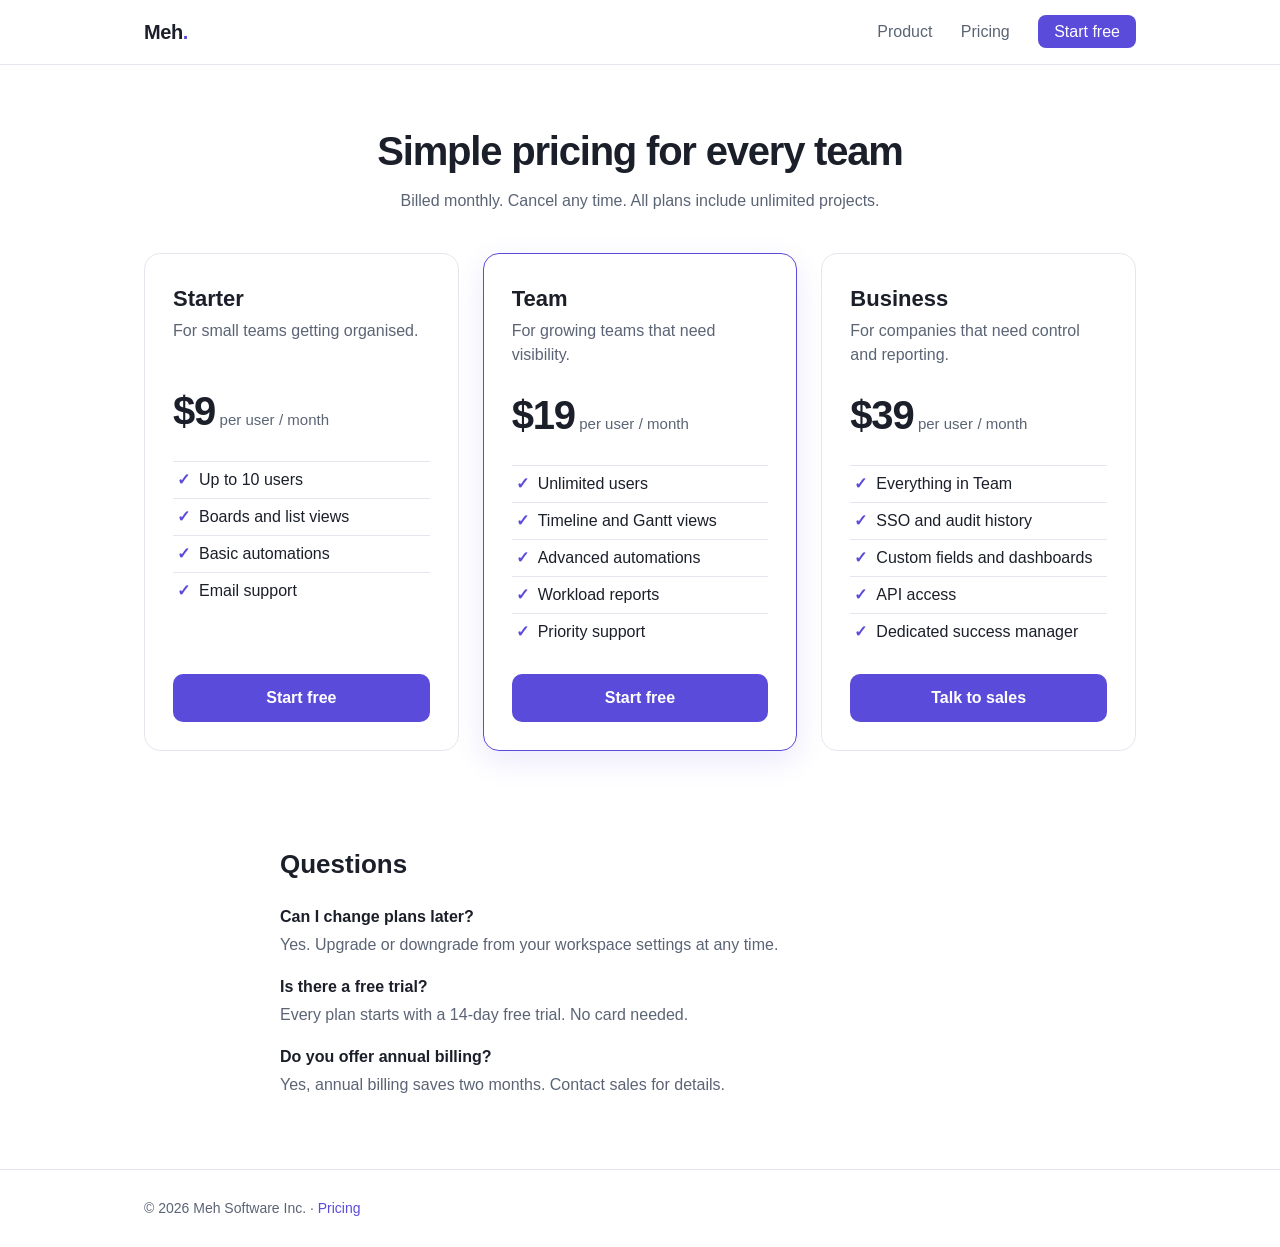
==== pricing.html @ 771b6463 "Reset demo baseline" ====
<!doctype html>
<html lang="en">
<head>
  <meta charset="utf-8">
  <meta name="viewport" content="width=device-width, initial-scale=1">
  <title>Pricing — Meh</title>
  <link rel="stylesheet" href="styles.css">
</head>
<body>
<header class="top">
  <div class="wrap">
    <a class="logo" href="index.html">Meh<span>.</span></a>
    <nav class="menu">
      <a href="index.html">Product</a>
      <a href="pricing.html">Pricing</a>
      <a href="pricing.html" class="cta">Start free</a>
    </nav>
  </div>
</header>

<main>
<section class="pricing">
  <div class="wrap">
    <h1>Simple pricing for every team</h1>
    <p class="sub">Billed monthly. Cancel any time. All plans include unlimited projects.</p>

    <div class="plans">
<!-- plans:start -->
      <article class="plan">
        <h3>Starter</h3>
        <p class="blurb">For small teams getting organised.</p>
        <p class="price"><span class="amount">$9</span> <span class="unit">per user</span> <span class="period">/ month</span></p>
        <ul class="features">
          <li>Up to 10 users</li>
          <li>Boards and list views</li>
          <li>Basic automations</li>
          <li>Email support</li>
        </ul>
        <a class="btn" href="#">Start free</a>
      </article>
      <article class="plan featured">
        <h3>Team</h3>
        <p class="blurb">For growing teams that need visibility.</p>
        <p class="price"><span class="amount">$19</span> <span class="unit">per user</span> <span class="period">/ month</span></p>
        <ul class="features">
          <li>Unlimited users</li>
          <li>Timeline and Gantt views</li>
          <li>Advanced automations</li>
          <li>Workload reports</li>
          <li>Priority support</li>
        </ul>
        <a class="btn" href="#">Start free</a>
      </article>
      <article class="plan">
        <h3>Business</h3>
        <p class="blurb">For companies that need control and reporting.</p>
        <p class="price"><span class="amount">$39</span> <span class="unit">per user</span> <span class="period">/ month</span></p>
        <ul class="features">
          <li>Everything in Team</li>
          <li>SSO and audit history</li>
          <li>Custom fields and dashboards</li>
          <li>API access</li>
          <li>Dedicated success manager</li>
        </ul>
        <a class="btn" href="#">Talk to sales</a>
      </article>
<!-- plans:end -->
    </div>
  </div>
</section>

<section class="faq wrap">
  <h2>Questions</h2>
  <h4>Can I change plans later?</h4><p>Yes. Upgrade or downgrade from your workspace settings at any time.</p>
  <h4>Is there a free trial?</h4><p>Every plan starts with a 14-day free trial. No card needed.</p>
  <h4>Do you offer annual billing?</h4><p>Yes, annual billing saves two months. Contact sales for details.</p>
</section>
</main>

<footer class="bottom"><div class="wrap">© 2026 Meh Software Inc. · <a href="pricing.html">Pricing</a></div></footer>
</body>
</html>
---- styles.css ----
:root { --ink:#1b1f2a; --muted:#5b6475; --line:#e4e7ee; --brand:#5b4bdb; --brand-dark:#4638b8; --bg:#ffffff; --soft:#f5f6fa; }
* { box-sizing: border-box; }
body { margin:0; font-family: -apple-system, BlinkMacSystemFont, "Segoe UI", Inter, Roboto, sans-serif; color:var(--ink); background:var(--bg); line-height:1.5; }
a { color:var(--brand); text-decoration:none; }
.wrap { max-width:1040px; margin:0 auto; padding:0 24px; }
header.top { border-bottom:1px solid var(--line); }
header.top .wrap { display:flex; align-items:center; justify-content:space-between; height:64px; }
.logo { font-weight:800; font-size:20px; letter-spacing:-.02em; color:var(--ink); }
.logo span { color:var(--brand); }
nav.menu a { margin-left:24px; color:var(--muted); font-weight:500; }
nav.menu a.cta { background:var(--brand); color:#fff; padding:8px 16px; border-radius:8px; }
.hero { padding:72px 0 40px; text-align:center; }
.hero h1 { font-size:44px; letter-spacing:-.03em; margin:0 0 12px; }
.hero p { color:var(--muted); font-size:18px; max-width:620px; margin:0 auto 24px; }
.btn { display:inline-block; background:var(--brand); color:#fff; padding:12px 22px; border-radius:10px; font-weight:600; }
.btn.ghost { background:transparent; color:var(--brand); border:1px solid var(--brand); margin-left:8px; }
.features { display:grid; grid-template-columns:repeat(3,1fr); gap:24px; padding:40px 0 72px; }
.features article { background:var(--soft); border-radius:14px; padding:24px; }
.features h3 { margin:0 0 8px; font-size:18px; }
.features p { margin:0; color:var(--muted); }
section.pricing { padding:56px 0 72px; }
section.pricing h1 { text-align:center; font-size:40px; letter-spacing:-.03em; margin:0 0 8px; }
section.pricing > .wrap > p.sub { text-align:center; color:var(--muted); margin:0 0 40px; }
.plans { display:grid; grid-template-columns:repeat(3,1fr); gap:24px; align-items:stretch; }
article.plan { border:1px solid var(--line); border-radius:16px; padding:28px; display:flex; flex-direction:column; background:#fff; }
article.plan.featured { border-color:var(--brand); box-shadow:0 10px 30px rgba(91,75,219,.12); }
article.plan h3 { margin:0 0 4px; font-size:22px; }
article.plan .blurb { color:var(--muted); margin:0 0 18px; min-height:44px; }
article.plan .price { margin:0 0 20px; }
article.plan .amount { font-size:40px; font-weight:800; letter-spacing:-.03em; }
article.plan .unit, article.plan .period { color:var(--muted); font-size:15px; }
article.plan ul.features { list-style:none; padding:0; margin:0 0 24px; display:block; }
article.plan ul.features li { padding:6px 0 6px 26px; position:relative; border-top:1px solid var(--line); }
article.plan ul.features li::before { content:"✓"; position:absolute; left:4px; color:var(--brand); font-weight:700; }
article.plan .btn { margin-top:auto; text-align:center; }
.faq { max-width:720px; margin:0 auto; padding:0 0 72px; }
.faq h2 { font-size:26px; }
.faq h4 { margin:18px 0 4px; }
.faq p { margin:0; color:var(--muted); }
footer.bottom { border-top:1px solid var(--line); padding:28px 0; color:var(--muted); font-size:14px; }
@media (max-width:820px) { .features, .plans { grid-template-columns:1fr; } .hero h1 { font-size:34px; } }
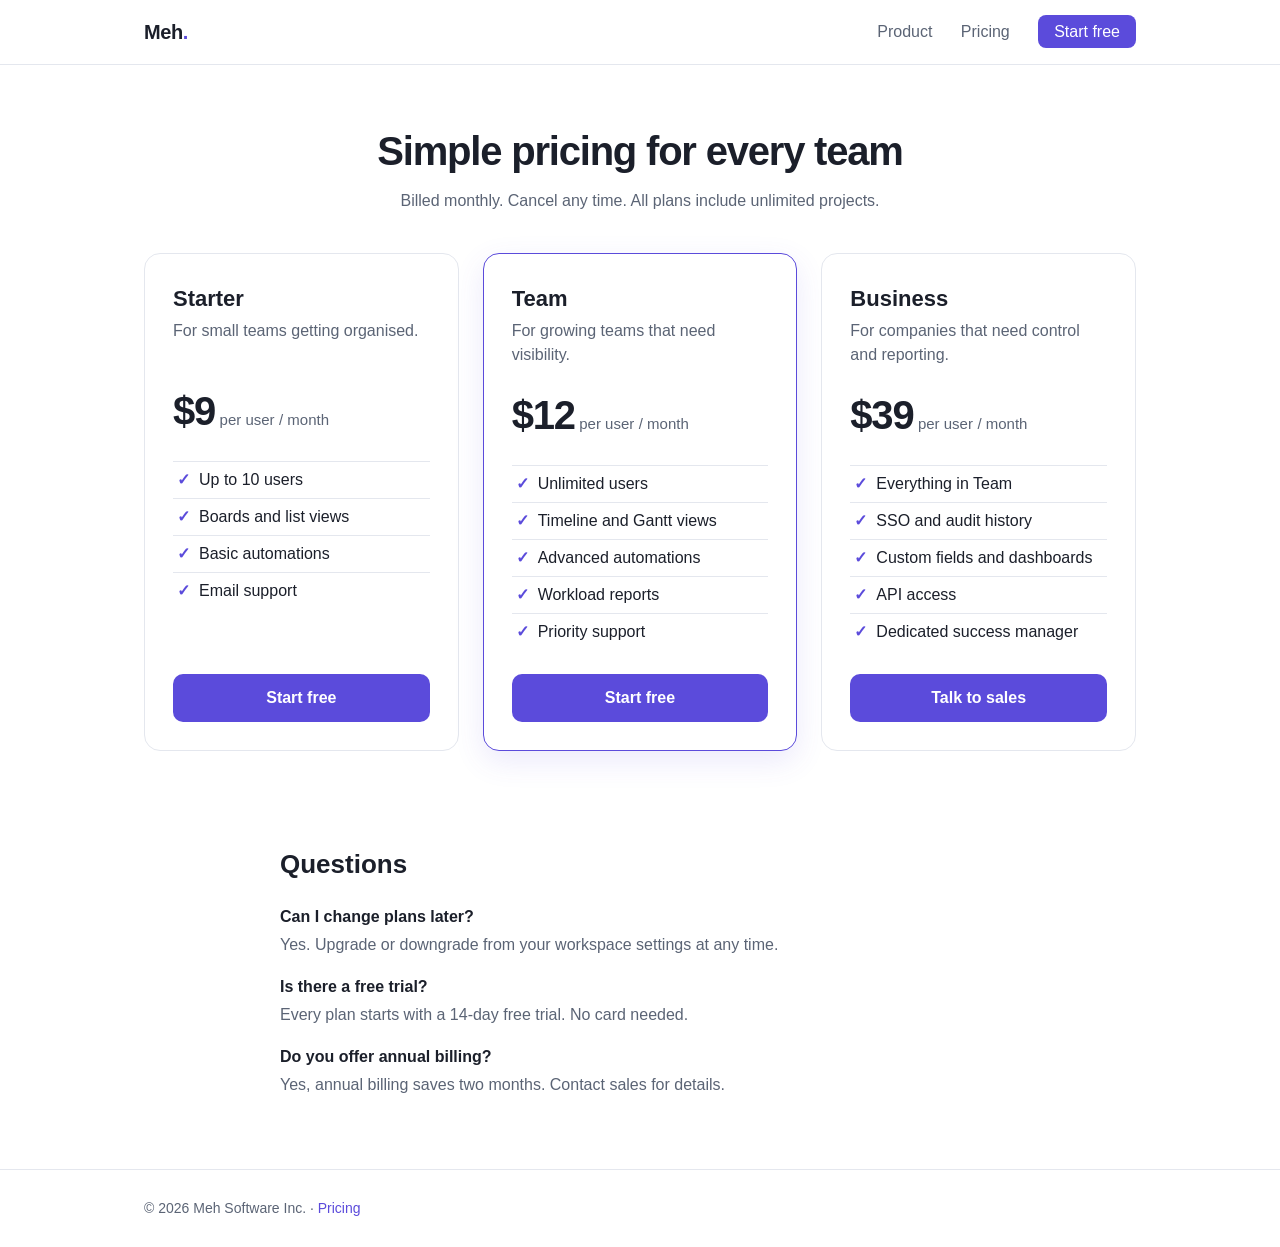
==== commit f2ad016a: "Competitor update" ====
--- a/pricing.html
+++ b/pricing.html
@@ -41,7 +41,7 @@
       <article class="plan featured">
         <h3>Team</h3>
         <p class="blurb">For growing teams that need visibility.</p>
-        <p class="price"><span class="amount">$19</span> <span class="unit">per user</span> <span class="period">/ month</span></p>
+        <p class="price"><span class="amount">$12</span> <span class="unit">per user</span> <span class="period">/ month</span></p>
         <ul class="features">
           <li>Unlimited users</li>
           <li>Timeline and Gantt views</li>
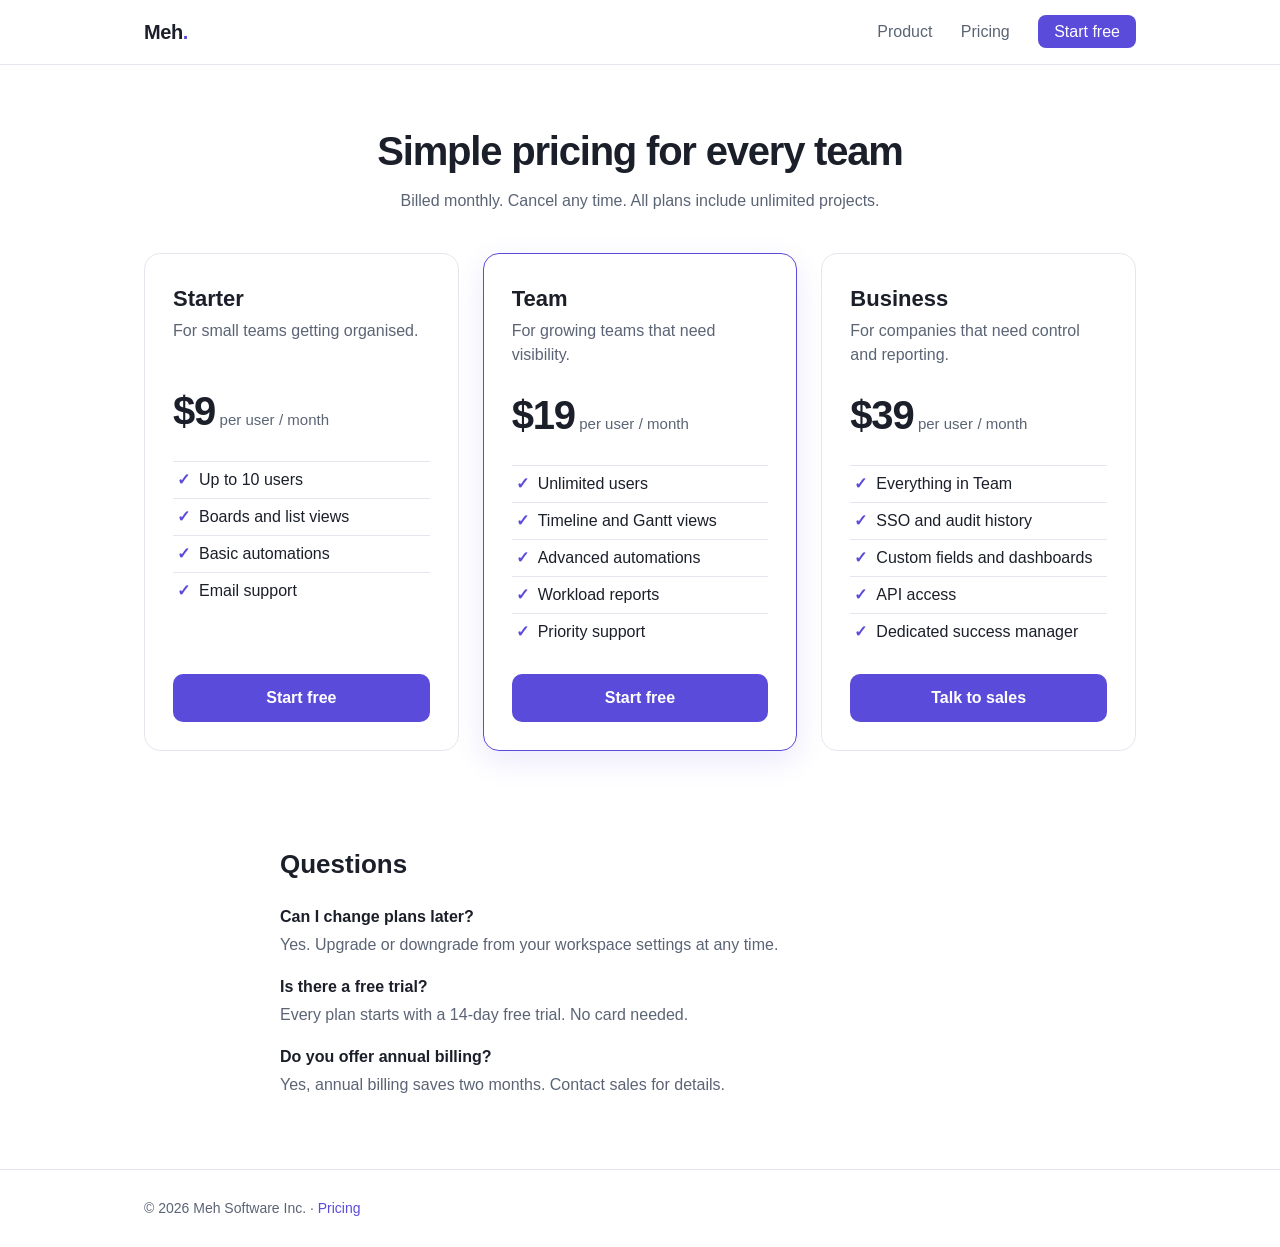
==== commit 339ab0d8: "Reset demo baseline" ====
--- a/pricing.html
+++ b/pricing.html
@@ -41,7 +41,7 @@
       <article class="plan featured">
         <h3>Team</h3>
         <p class="blurb">For growing teams that need visibility.</p>
-        <p class="price"><span class="amount">$12</span> <span class="unit">per user</span> <span class="period">/ month</span></p>
+        <p class="price"><span class="amount">$19</span> <span class="unit">per user</span> <span class="period">/ month</span></p>
         <ul class="features">
           <li>Unlimited users</li>
           <li>Timeline and Gantt views</li>
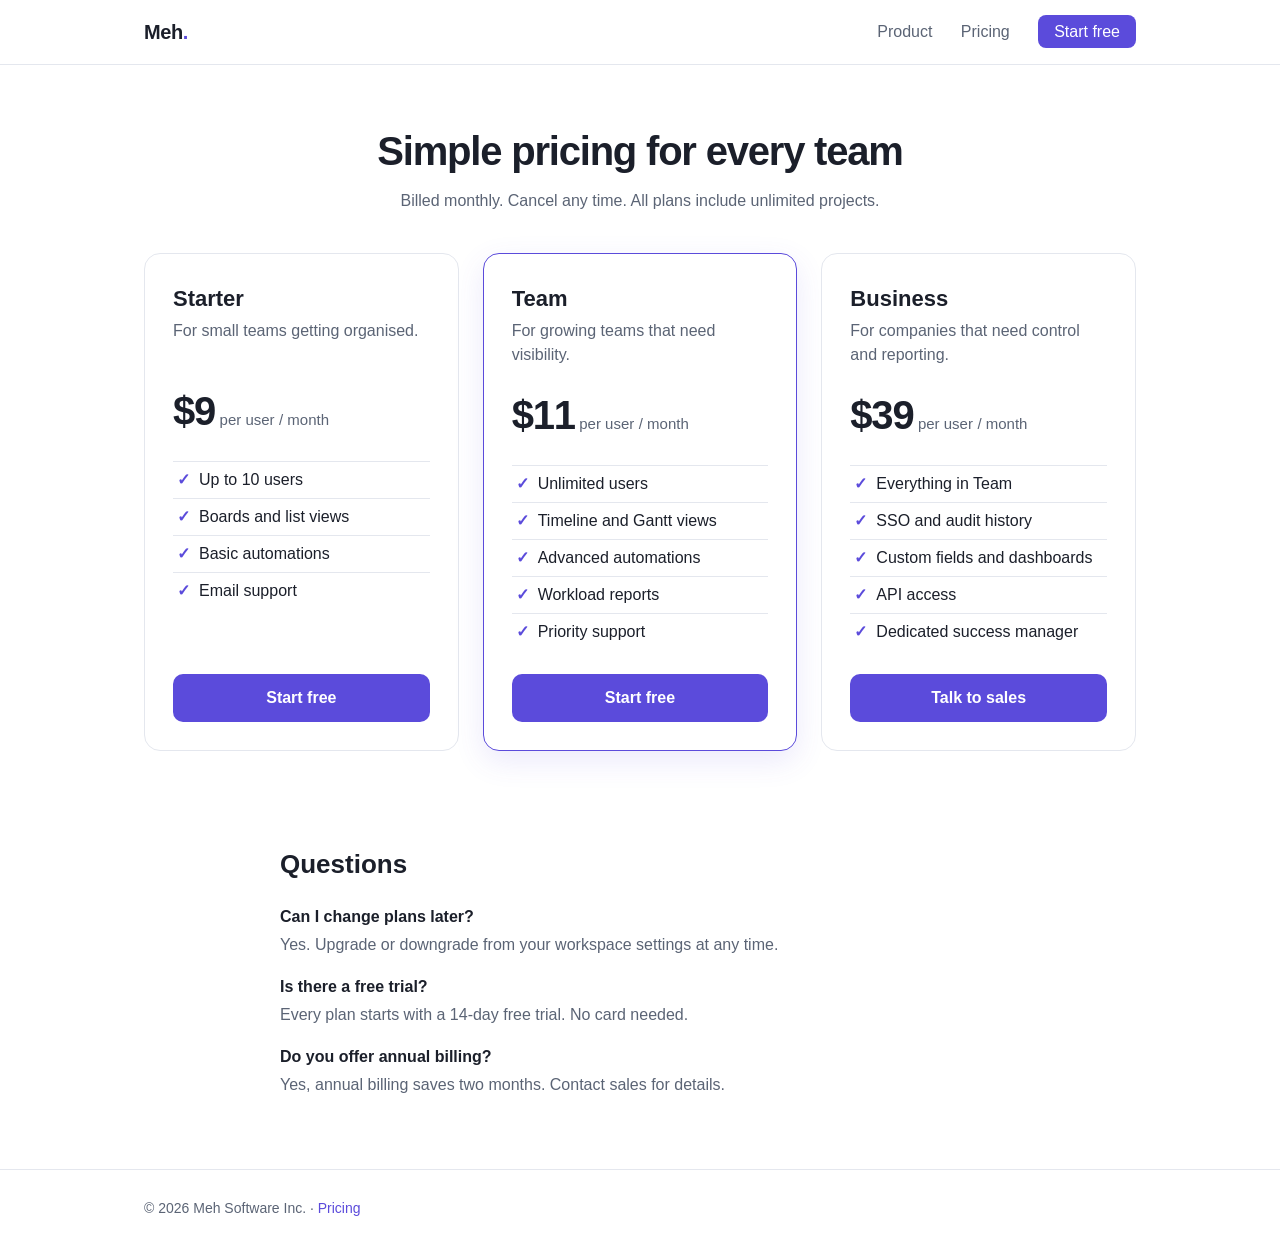
==== commit f9e25a47: "Competitor update" ====
--- a/pricing.html
+++ b/pricing.html
@@ -41,7 +41,7 @@
       <article class="plan featured">
         <h3>Team</h3>
         <p class="blurb">For growing teams that need visibility.</p>
-        <p class="price"><span class="amount">$19</span> <span class="unit">per user</span> <span class="period">/ month</span></p>
+        <p class="price"><span class="amount">$11</span> <span class="unit">per user</span> <span class="period">/ month</span></p>
         <ul class="features">
           <li>Unlimited users</li>
           <li>Timeline and Gantt views</li>
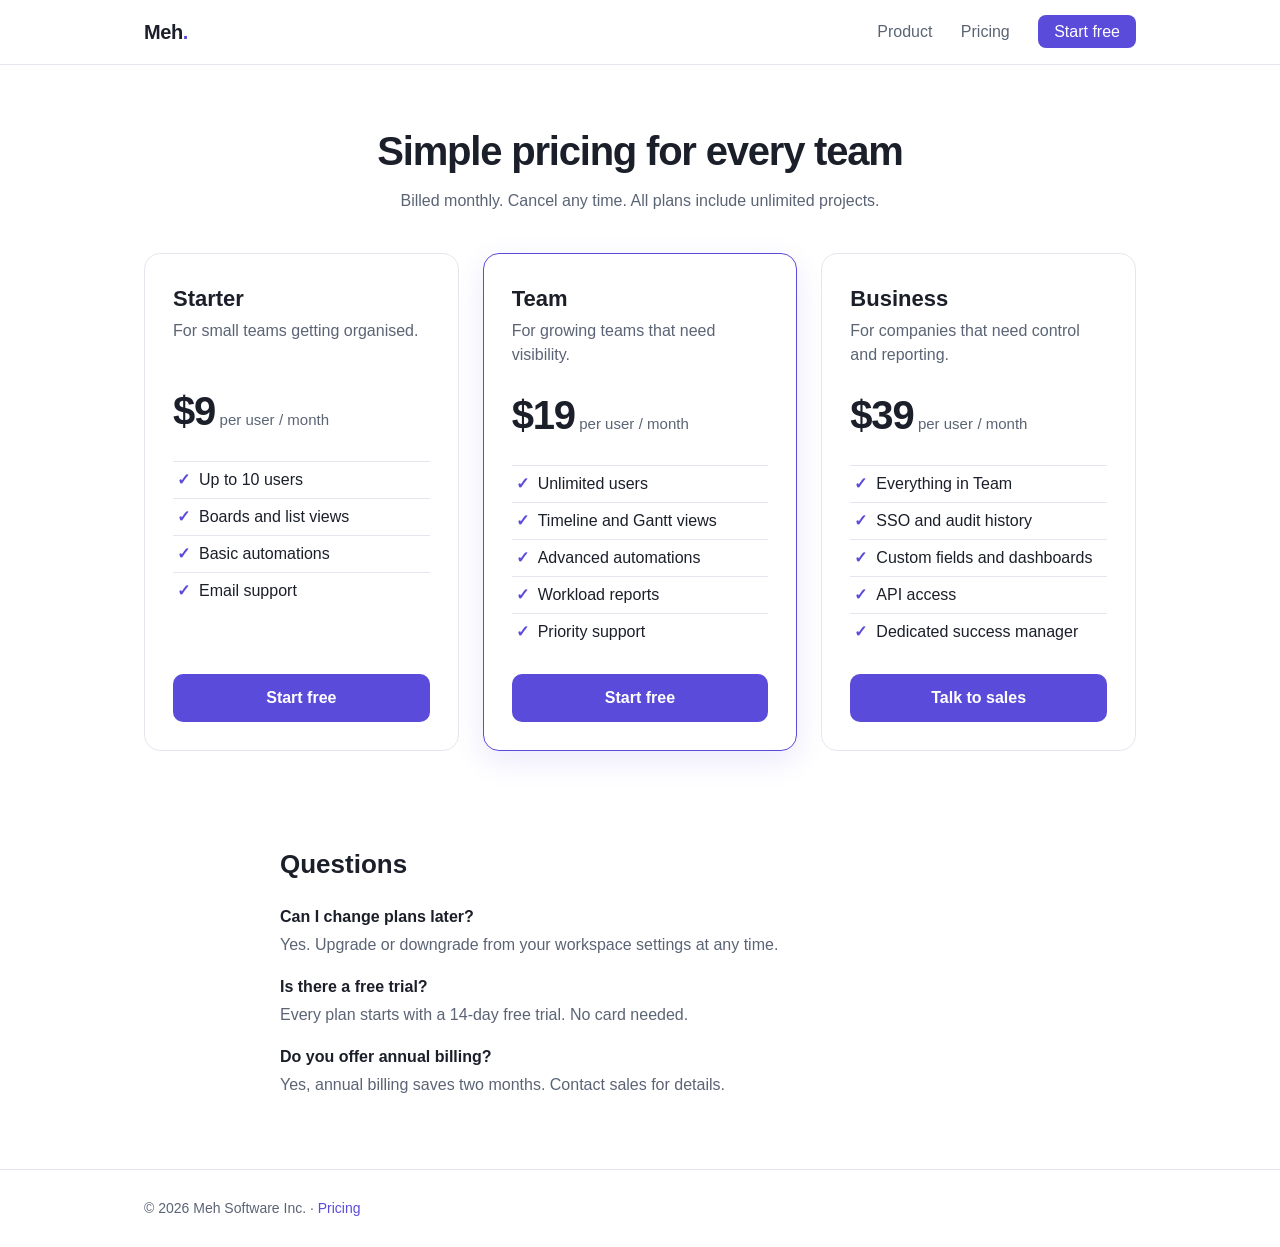
==== commit ea702e8d: "Reset demo baseline" ====
--- a/pricing.html
+++ b/pricing.html
@@ -41,7 +41,7 @@
       <article class="plan featured">
         <h3>Team</h3>
         <p class="blurb">For growing teams that need visibility.</p>
-        <p class="price"><span class="amount">$11</span> <span class="unit">per user</span> <span class="period">/ month</span></p>
+        <p class="price"><span class="amount">$19</span> <span class="unit">per user</span> <span class="period">/ month</span></p>
         <ul class="features">
           <li>Unlimited users</li>
           <li>Timeline and Gantt views</li>
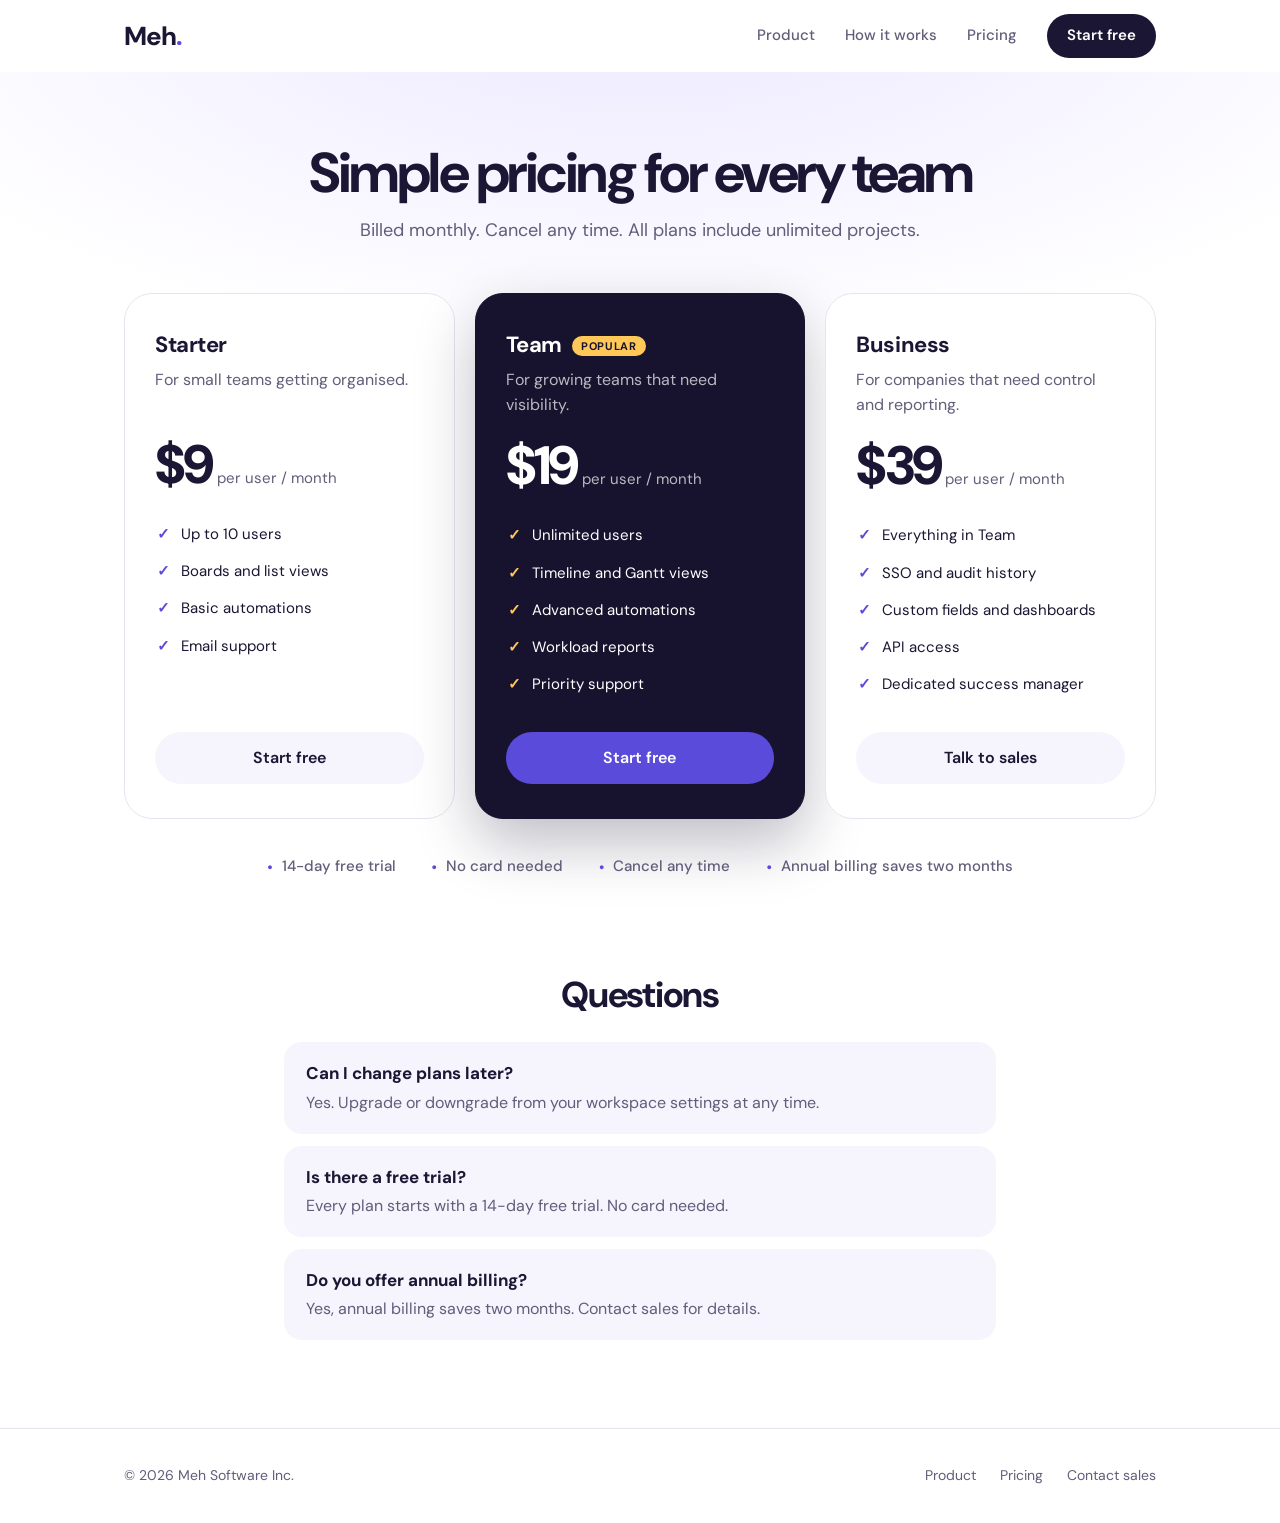
==== commit 9bc9dedd: "Site redesign: landing and pricing pages Co-Authored-By: Claude Fable 5.2 <noreply@anthropic.com>" ====
--- a/pricing.html
+++ b/pricing.html
@@ -12,6 +12,7 @@
     <a class="logo" href="index.html">Meh<span>.</span></a>
     <nav class="menu">
       <a href="index.html">Product</a>
+      <a href="index.html#how">How it works</a>
       <a href="pricing.html">Pricing</a>
       <a href="pricing.html" class="cta">Start free</a>
     </nav>
@@ -66,6 +67,7 @@
       </article>
 <!-- plans:end -->
     </div>
+    <div class="assure"><span>14-day free trial</span><span>No card needed</span><span>Cancel any time</span><span>Annual billing saves two months</span></div>
   </div>
 </section>
 
@@ -77,6 +79,6 @@
 </section>
 </main>
 
-<footer class="bottom"><div class="wrap">© 2026 Meh Software Inc. · <a href="pricing.html">Pricing</a></div></footer>
+<footer class="bottom"><div class="wrap"><span>© 2026 Meh Software Inc.</span><span><a href="index.html">Product</a><a href="pricing.html">Pricing</a><a href="pricing.html">Contact sales</a></span></div></footer>
 </body>
 </html>
--- a/styles.css
+++ b/styles.css
@@ -1,41 +1,109 @@
-:root { --ink:#1b1f2a; --muted:#5b6475; --line:#e4e7ee; --brand:#5b4bdb; --brand-dark:#4638b8; --bg:#ffffff; --soft:#f5f6fa; }
-* { box-sizing: border-box; }
-body { margin:0; font-family: -apple-system, BlinkMacSystemFont, "Segoe UI", Inter, Roboto, sans-serif; color:var(--ink); background:var(--bg); line-height:1.5; }
+@import url("https://fonts.googleapis.com/css2?family=DM+Sans:opsz,wght@9..40,400;9..40,500;9..40,600;9..40,700;9..40,800&display=swap");
+:root { --ink:#1a1633; --muted:#625d7a; --line:#e7e4f2; --brand:#5b4bdb; --brand-dark:#4638b8; --bg:#ffffff; --soft:#f6f4fd; --lav:#ece8ff; --night:#17132e; --pink:#ff7aa8; --sun:#ffc857; }
+* { box-sizing:border-box; }
+body { margin:0; font-family:"DM Sans", -apple-system, BlinkMacSystemFont, "Segoe UI", Roboto, sans-serif; color:var(--ink); background:var(--bg); line-height:1.55; -webkit-font-smoothing:antialiased; }
 a { color:var(--brand); text-decoration:none; }
-.wrap { max-width:1040px; margin:0 auto; padding:0 24px; }
-header.top { border-bottom:1px solid var(--line); }
-header.top .wrap { display:flex; align-items:center; justify-content:space-between; height:64px; }
-.logo { font-weight:800; font-size:20px; letter-spacing:-.02em; color:var(--ink); }
+img, svg { max-width:100%; }
+.wrap { max-width:1080px; margin:0 auto; padding:0 24px; }
+
+header.top { position:sticky; top:0; z-index:10; background:rgba(255,255,255,.94); backdrop-filter:blur(10px); }
+header.top .wrap { display:flex; align-items:center; justify-content:space-between; height:72px; }
+.logo { font-weight:800; font-size:26px; letter-spacing:-.04em; color:var(--ink); }
 .logo span { color:var(--brand); }
-nav.menu a { margin-left:24px; color:var(--muted); font-weight:500; }
-nav.menu a.cta { background:var(--brand); color:#fff; padding:8px 16px; border-radius:8px; }
-.hero { padding:72px 0 40px; text-align:center; }
-.hero h1 { font-size:44px; letter-spacing:-.03em; margin:0 0 12px; }
-.hero p { color:var(--muted); font-size:18px; max-width:620px; margin:0 auto 24px; }
-.btn { display:inline-block; background:var(--brand); color:#fff; padding:12px 22px; border-radius:10px; font-weight:600; }
-.btn.ghost { background:transparent; color:var(--brand); border:1px solid var(--brand); margin-left:8px; }
-.features { display:grid; grid-template-columns:repeat(3,1fr); gap:24px; padding:40px 0 72px; }
-.features article { background:var(--soft); border-radius:14px; padding:24px; }
-.features h3 { margin:0 0 8px; font-size:18px; }
+nav.menu { display:flex; align-items:center; gap:30px; }
+nav.menu a { color:var(--muted); font-weight:500; font-size:15px; }
+nav.menu a:hover { color:var(--ink); }
+nav.menu a.cta { background:var(--ink); color:#fff; padding:10px 20px; border-radius:999px; font-weight:600; }
+nav.menu a.cta:hover { background:var(--brand); }
+
+.btn { display:inline-block; background:var(--brand); color:#fff; padding:14px 28px; border-radius:999px; font-weight:600; font-size:16px; transition:background .15s, transform .15s; }
+.btn:hover { background:var(--brand-dark); transform:translateY(-1px); }
+.btn.ghost { background:transparent; color:var(--ink); border:1.5px solid var(--ink); margin-left:10px; padding:12.5px 26px; }
+.btn.ghost:hover { background:var(--ink); color:#fff; }
+.btn.light { background:#fff; color:var(--brand-dark); }
+
+/* landing hero: centred, with the board underneath */
+.hero { text-align:center; padding:84px 0 0; background:radial-gradient(1200px 520px at 50% -80px, var(--lav) 0%, #ffffff 70%); }
+.badge { display:inline-block; background:#fff; border:1px solid var(--line); border-radius:999px; padding:6px 14px; font-size:13px; font-weight:600; color:var(--brand-dark); margin-bottom:22px; box-shadow:0 2px 8px rgba(91,75,219,.08); }
+.hero h1 { font-size:64px; line-height:1.03; letter-spacing:-.045em; margin:0 auto 18px; max-width:760px; }
+.hero h1 em { font-style:normal; color:var(--brand); }
+.hero p { color:var(--muted); font-size:19px; max-width:560px; margin:0 auto 30px; }
+.hero .small { font-size:13px; margin-top:16px; }
+.board { margin:56px auto 0; max-width:960px; display:block; border-radius:20px 20px 0 0; box-shadow:0 -2px 0 var(--line), 0 30px 80px rgba(91,75,219,.22); }
+
+.logos { padding:44px 0 20px; text-align:center; border-top:1px solid var(--line); }
+.logos p { font-size:13px; color:var(--muted); font-weight:500; margin:0 0 16px; text-transform:uppercase; letter-spacing:.1em; }
+.logos ul { list-style:none; margin:0; padding:0; display:flex; flex-wrap:wrap; justify-content:center; gap:12px 48px; }
+.logos li { font-weight:700; font-size:20px; letter-spacing:-.02em; color:#aaa5c4; }
+.logos li:nth-child(2n) { font-weight:500; letter-spacing:.12em; text-transform:uppercase; font-size:15px; }
+
+.section-head { text-align:center; max-width:640px; margin:0 auto 44px; padding-top:80px; }
+.section-head h2 { font-size:40px; letter-spacing:-.035em; line-height:1.1; margin:0 0 12px; }
+.section-head p { color:var(--muted); font-size:17px; margin:0; }
+
+.features { display:grid; grid-template-columns:repeat(3,1fr); gap:20px; padding:0 0 24px; }
+.features article { background:var(--soft); border-radius:24px; padding:30px; }
+.features article:nth-child(2) { background:#fff3f7; }
+.features article:nth-child(3) { background:#fff8e6; }
+.features .ico { width:46px; height:46px; border-radius:14px; background:#fff; display:grid; place-items:center; font-size:22px; margin-bottom:18px; box-shadow:0 4px 12px rgba(26,22,51,.06); }
+.features h3 { margin:0 0 8px; font-size:20px; letter-spacing:-.02em; }
 .features p { margin:0; color:var(--muted); }
-section.pricing { padding:56px 0 72px; }
-section.pricing h1 { text-align:center; font-size:40px; letter-spacing:-.03em; margin:0 0 8px; }
-section.pricing > .wrap > p.sub { text-align:center; color:var(--muted); margin:0 0 40px; }
-.plans { display:grid; grid-template-columns:repeat(3,1fr); gap:24px; align-items:stretch; }
-article.plan { border:1px solid var(--line); border-radius:16px; padding:28px; display:flex; flex-direction:column; background:#fff; }
-article.plan.featured { border-color:var(--brand); box-shadow:0 10px 30px rgba(91,75,219,.12); }
-article.plan h3 { margin:0 0 4px; font-size:22px; }
-article.plan .blurb { color:var(--muted); margin:0 0 18px; min-height:44px; }
-article.plan .price { margin:0 0 20px; }
-article.plan .amount { font-size:40px; font-weight:800; letter-spacing:-.03em; }
+
+.steps { display:grid; grid-template-columns:repeat(3,1fr); gap:32px; padding:0 0 88px; counter-reset:step; }
+.steps div { counter-increment:step; padding-top:20px; border-top:2px solid var(--ink); }
+.steps div::before { content:"0" counter(step); font-weight:800; font-size:14px; color:var(--brand); letter-spacing:.06em; }
+.steps h3 { font-size:20px; letter-spacing:-.02em; margin:8px 0 6px; }
+.steps p { color:var(--muted); margin:0; }
+
+.voice { background:var(--night); color:#fff; padding:88px 0; text-align:center; }
+.voice blockquote { font-size:34px; line-height:1.25; letter-spacing:-.03em; font-weight:600; max-width:800px; margin:0 auto 22px; }
+.voice p { color:rgba(255,255,255,.7); margin:0; font-size:15px; }
+.voice .nums { display:flex; justify-content:center; gap:64px; margin-top:52px; padding-top:40px; border-top:1px solid rgba(255,255,255,.14); }
+.voice .nums b { display:block; font-size:40px; letter-spacing:-.04em; color:var(--sun); line-height:1.1; }
+.voice .nums span { color:rgba(255,255,255,.7); font-size:14px; }
+
+.cta-band { padding:96px 0; text-align:center; background:radial-gradient(900px 380px at 50% 120%, var(--lav) 0%, #ffffff 70%); }
+.cta-band h2 { font-size:48px; letter-spacing:-.04em; line-height:1.05; margin:0 0 14px; }
+.cta-band p { color:var(--muted); font-size:18px; margin:0 0 28px; }
+
+/* pricing */
+section.pricing { padding:72px 0 64px; background:radial-gradient(1200px 520px at 50% -80px, var(--lav) 0%, #ffffff 70%); }
+section.pricing h1 { text-align:center; font-size:56px; letter-spacing:-.045em; line-height:1.05; margin:0 0 14px; }
+section.pricing > .wrap > p.sub { text-align:center; color:var(--muted); font-size:18px; margin:0 0 48px; }
+.plans { display:grid; grid-template-columns:repeat(auto-fit,minmax(240px,1fr)); gap:20px; align-items:stretch; }
+article.plan { border-radius:28px; padding:34px 30px; display:flex; flex-direction:column; background:#fff; border:1px solid var(--line); }
+article.plan.featured { background:var(--night); color:#fff; border-color:var(--night); box-shadow:0 24px 60px rgba(23,19,46,.28); }
+article.plan h3 { margin:0 0 6px; font-size:22px; letter-spacing:-.02em; }
+article.plan.featured h3::after { content:"Popular"; margin-left:10px; font-size:11px; font-weight:700; letter-spacing:.06em; text-transform:uppercase; background:var(--sun); color:var(--night); padding:3px 9px; border-radius:999px; vertical-align:middle; }
+article.plan .blurb { color:var(--muted); margin:0 0 22px; min-height:48px; }
+article.plan.featured .blurb { color:rgba(255,255,255,.7); }
+article.plan .price { margin:0 0 24px; }
+article.plan .amount { font-size:54px; font-weight:800; letter-spacing:-.05em; line-height:1; }
 article.plan .unit, article.plan .period { color:var(--muted); font-size:15px; }
-article.plan ul.features { list-style:none; padding:0; margin:0 0 24px; display:block; }
-article.plan ul.features li { padding:6px 0 6px 26px; position:relative; border-top:1px solid var(--line); }
-article.plan ul.features li::before { content:"✓"; position:absolute; left:4px; color:var(--brand); font-weight:700; }
+article.plan.featured .unit, article.plan.featured .period { color:rgba(255,255,255,.7); }
+article.plan ul.features { list-style:none; padding:0; margin:0 0 28px; display:block; }
+article.plan ul.features li { padding:7px 0 7px 26px; position:relative; font-size:15px; }
+article.plan ul.features li::before { content:"✓"; position:absolute; left:2px; color:var(--brand); font-weight:800; }
+article.plan.featured ul.features li::before { color:var(--sun); }
 article.plan .btn { margin-top:auto; text-align:center; }
-.faq { max-width:720px; margin:0 auto; padding:0 0 72px; }
-.faq h2 { font-size:26px; }
-.faq h4 { margin:18px 0 4px; }
-.faq p { margin:0; color:var(--muted); }
-footer.bottom { border-top:1px solid var(--line); padding:28px 0; color:var(--muted); font-size:14px; }
-@media (max-width:820px) { .features, .plans { grid-template-columns:1fr; } .hero h1 { font-size:34px; } }
+article.plan:not(.featured) .btn { background:var(--soft); color:var(--ink); }
+article.plan:not(.featured) .btn:hover { background:var(--lav); }
+.assure { display:flex; flex-wrap:wrap; justify-content:center; gap:10px 36px; padding:36px 0 0; color:var(--muted); font-size:15px; font-weight:500; }
+.assure span::before { content:"●"; color:var(--brand); font-size:9px; margin-right:9px; vertical-align:middle; }
+
+.faq { max-width:760px; margin:0 auto; padding:24px 24px 88px; }
+.faq h2 { font-size:36px; letter-spacing:-.035em; margin:0 0 20px; text-align:center; }
+.faq h4 { margin:12px 0 0; font-size:17px; background:var(--soft); padding:18px 22px 4px; border-radius:18px 18px 0 0; }
+.faq p { margin:0; color:var(--muted); background:var(--soft); padding:0 22px 18px; border-radius:0 0 18px 18px; }
+
+footer.bottom { border-top:1px solid var(--line); padding:36px 0; color:var(--muted); font-size:14px; }
+footer.bottom .wrap { display:flex; justify-content:space-between; align-items:center; flex-wrap:wrap; gap:12px; }
+footer.bottom a { color:var(--muted); margin-left:24px; }
+footer.bottom a:hover { color:var(--ink); }
+
+@media (max-width:860px) {
+  .features, .steps { grid-template-columns:1fr; }
+  .hero h1, section.pricing h1, .cta-band h2 { font-size:40px; }
+  nav.menu a:not(.cta) { display:none; }
+  .voice .nums { flex-direction:column; gap:24px; }
+}
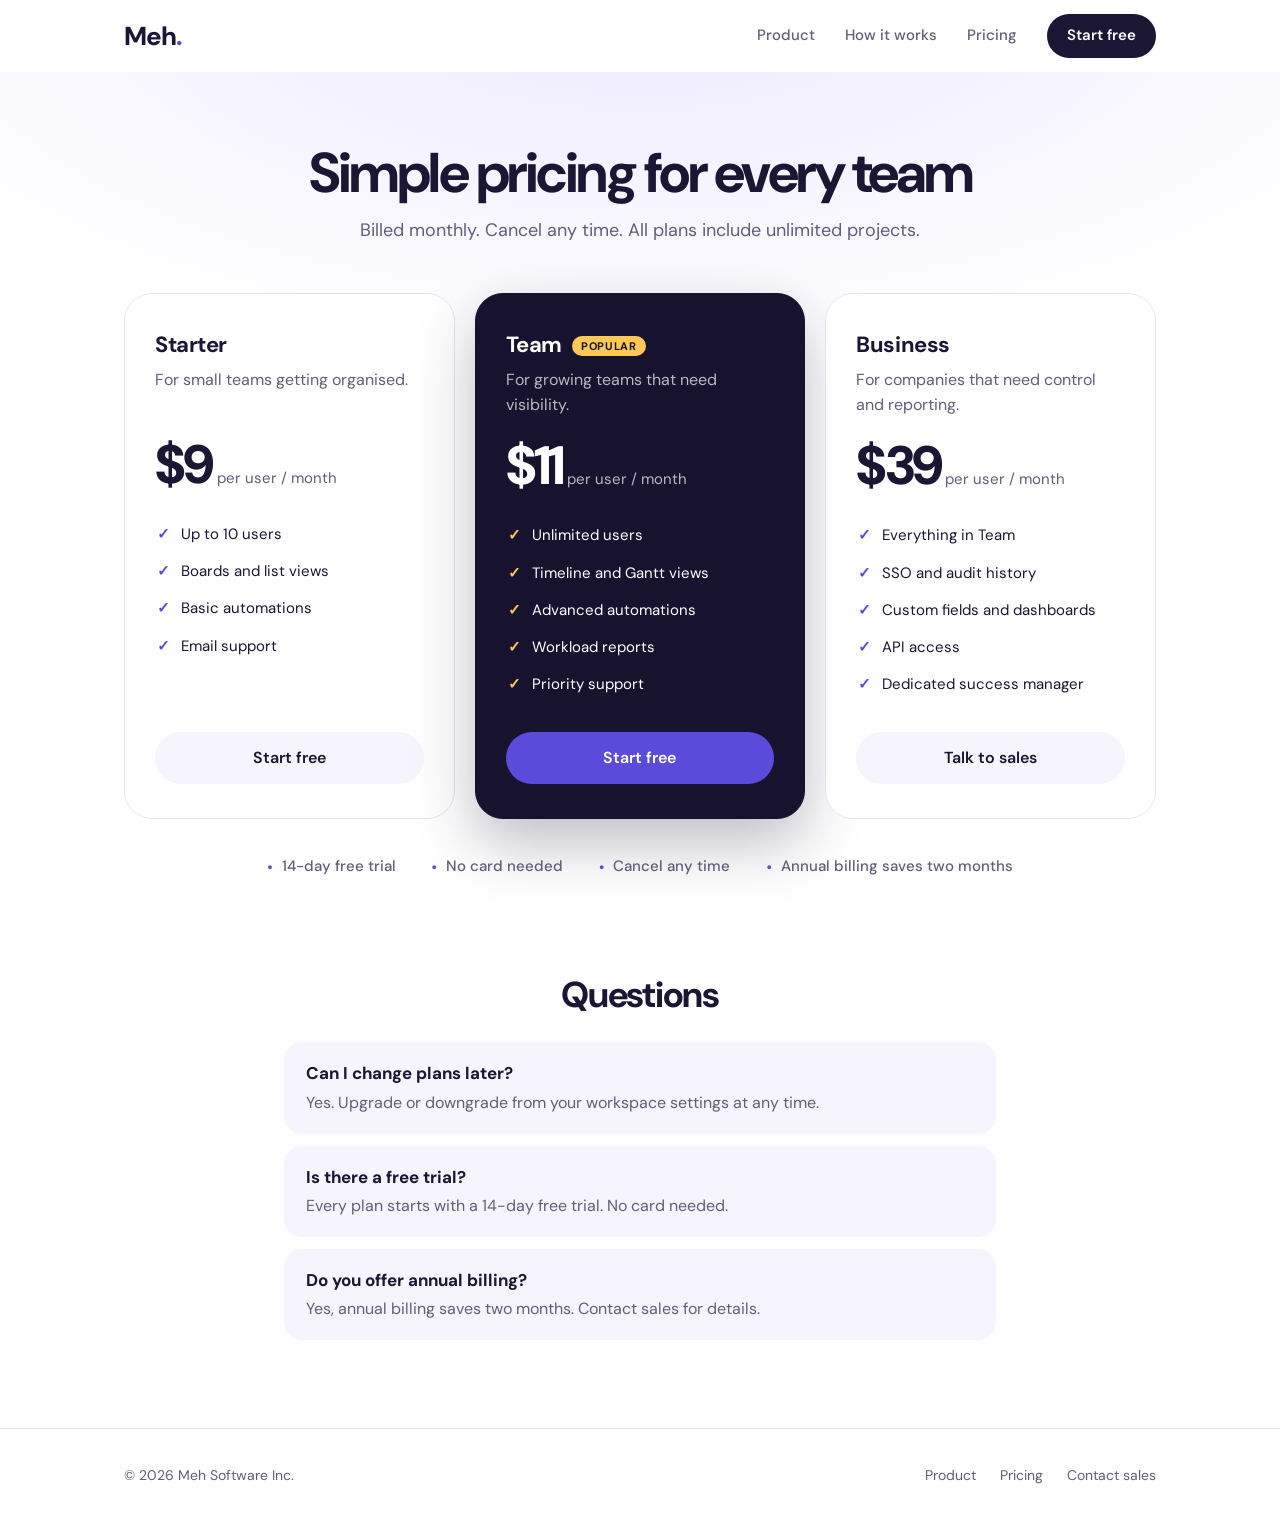
==== commit acfd81b3: "Competitor update" ====
--- a/pricing.html
+++ b/pricing.html
@@ -42,7 +42,7 @@
       <article class="plan featured">
         <h3>Team</h3>
         <p class="blurb">For growing teams that need visibility.</p>
-        <p class="price"><span class="amount">$19</span> <span class="unit">per user</span> <span class="period">/ month</span></p>
+        <p class="price"><span class="amount">$11</span> <span class="unit">per user</span> <span class="period">/ month</span></p>
         <ul class="features">
           <li>Unlimited users</li>
           <li>Timeline and Gantt views</li>
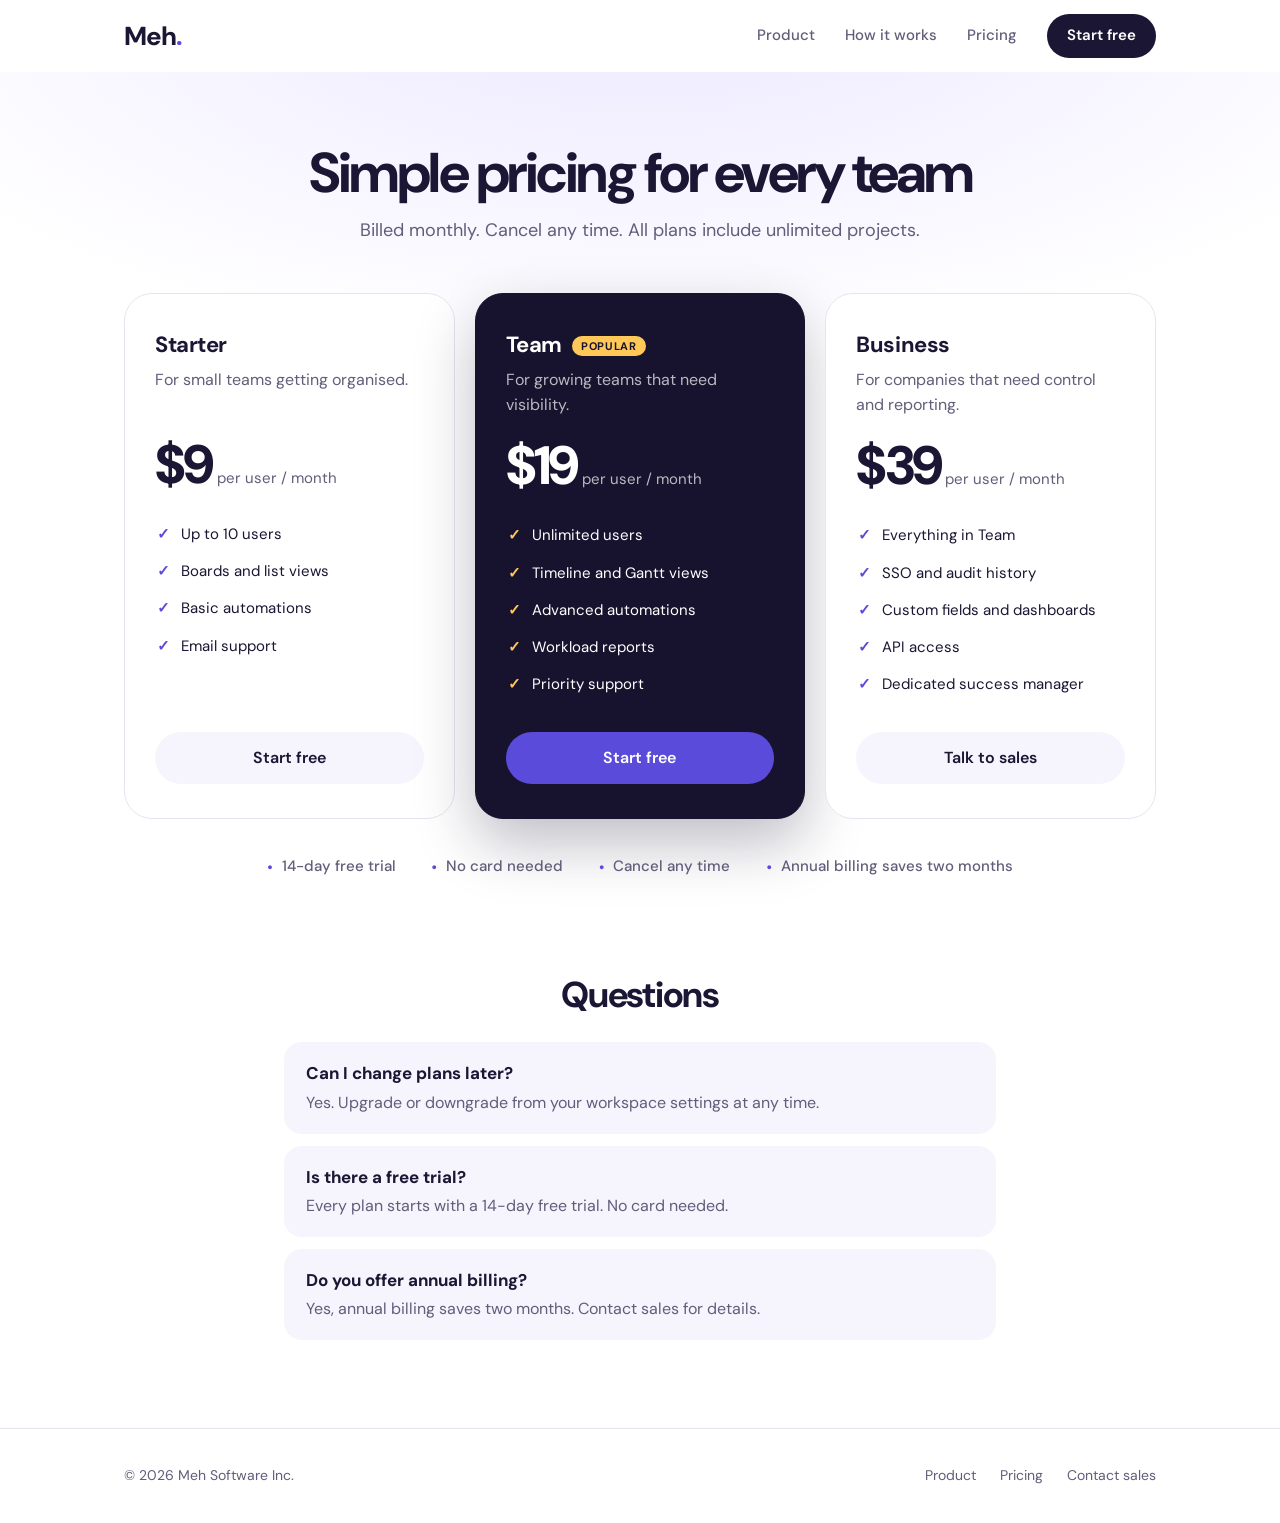
==== commit 90fd376b: "Reset demo baseline" ====
--- a/pricing.html
+++ b/pricing.html
@@ -42,7 +42,7 @@
       <article class="plan featured">
         <h3>Team</h3>
         <p class="blurb">For growing teams that need visibility.</p>
-        <p class="price"><span class="amount">$11</span> <span class="unit">per user</span> <span class="period">/ month</span></p>
+        <p class="price"><span class="amount">$19</span> <span class="unit">per user</span> <span class="period">/ month</span></p>
         <ul class="features">
           <li>Unlimited users</li>
           <li>Timeline and Gantt views</li>
